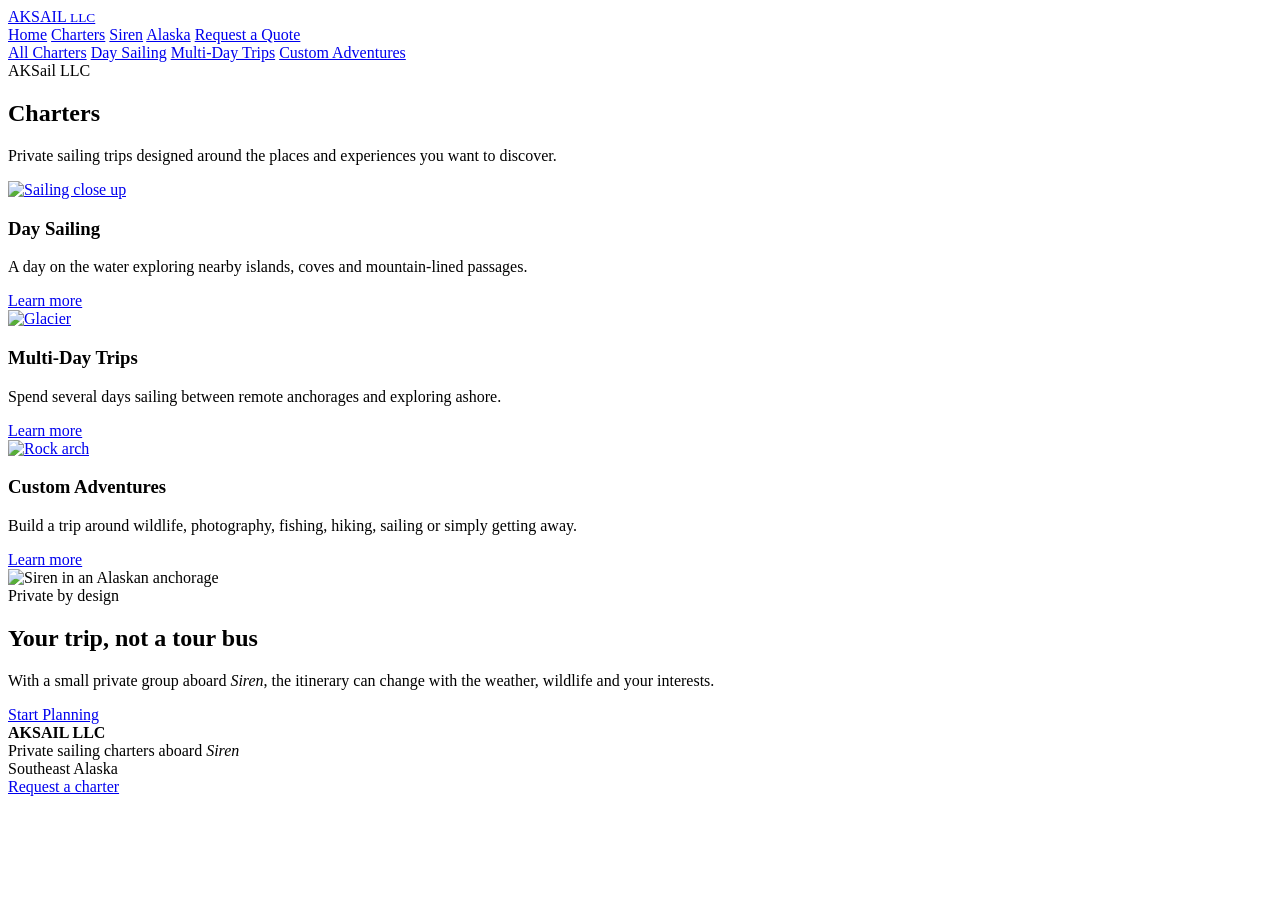
==== charters.html @ e6620ec3 "Add files via upload" ====
<!doctype html>
<html lang="en"><head>
<meta charset="utf-8"><meta name="viewport" content="width=device-width,initial-scale=1">
<title>Charters | AKSail LLC</title>
<link rel="stylesheet" href="css/style.css">
</head><body>
<header class="site-header">
  <div class="container nav">
    <a class="brand" href="index.html">AKSAIL <small>LLC</small></a>
    <nav class="menu">
      <a href="index.html">Home</a>
      <a href="charters.html">Charters</a>
      <a href="siren.html">Siren</a>
      <a href="alaska.html">Alaska</a>
      <a href="contact.html">Request a Quote</a>
    </nav>
  </div>
</header>
<nav class="charter-nav">
  <div class="container">
    <a href="charters.html" class="active">All Charters</a>
    <a href="day-sailing.html" class="">Day Sailing</a>
    <a href="multi-day.html" class="">Multi-Day Trips</a>
    <a href="custom-adventures.html" class="">Custom Adventures</a>
  </div>
</nav>


<section class="page-hero"><div class="container"><div class="kicker">AKSail LLC</div><h1>Charters</h1><p>Private sailing trips designed around the places and experiences you want to discover.</p></div></section>
<section class="section"><div class="container"><div class="grid3">
<article class="card"><a href="day-sailing.html"><img src="images/sailing-detail.jpg" alt="Sailing close up"></a><div class="card-body"><h3>Day Sailing</h3><p>A day on the water exploring nearby islands, coves and mountain-lined passages.</p><a href="day-sailing.html" class="text-link">Learn more</a></div></article>
<article class="card"><a href="multi-day.html"><img src="images/glacier.jpg" alt="Glacier"></a><div class="card-body"><h3>Multi-Day Trips</h3><p>Spend several days sailing between remote anchorages and exploring ashore.</p><a href="multi-day.html" class="text-link">Learn more</a></div></article>
<article class="card"><a href="custom-adventures.html"><img src="images/rock-arch-wide.jpg" alt="Rock arch"></a><div class="card-body"><h3>Custom Adventures</h3><p>Build a trip around wildlife, photography, fishing, hiking, sailing or simply getting away.</p><a href="custom-adventures.html" class="text-link">Learn more</a></div></article>
</div></div></section>
<section class="split"><div class="image"><img src="images/anchorage.jpg" alt="Siren in an Alaskan anchorage"></div><div class="copy"><div class="copy-inner"><div class="kicker">Private by design</div><h2>Your trip, not a tour bus</h2><p>With a small private group aboard <em>Siren</em>, the itinerary can change with the weather, wildlife and your interests.</p><a class="button" href="contact.html">Start Planning</a></div></div></section>

<footer>
  <div class="container footer-grid">
    <div><strong>AKSAIL LLC</strong><br>Private sailing charters aboard <em>Siren</em></div>
    <div>Southeast Alaska<br><a href="contact.html">Request a charter</a></div>
  </div>
</footer>
</body></html>
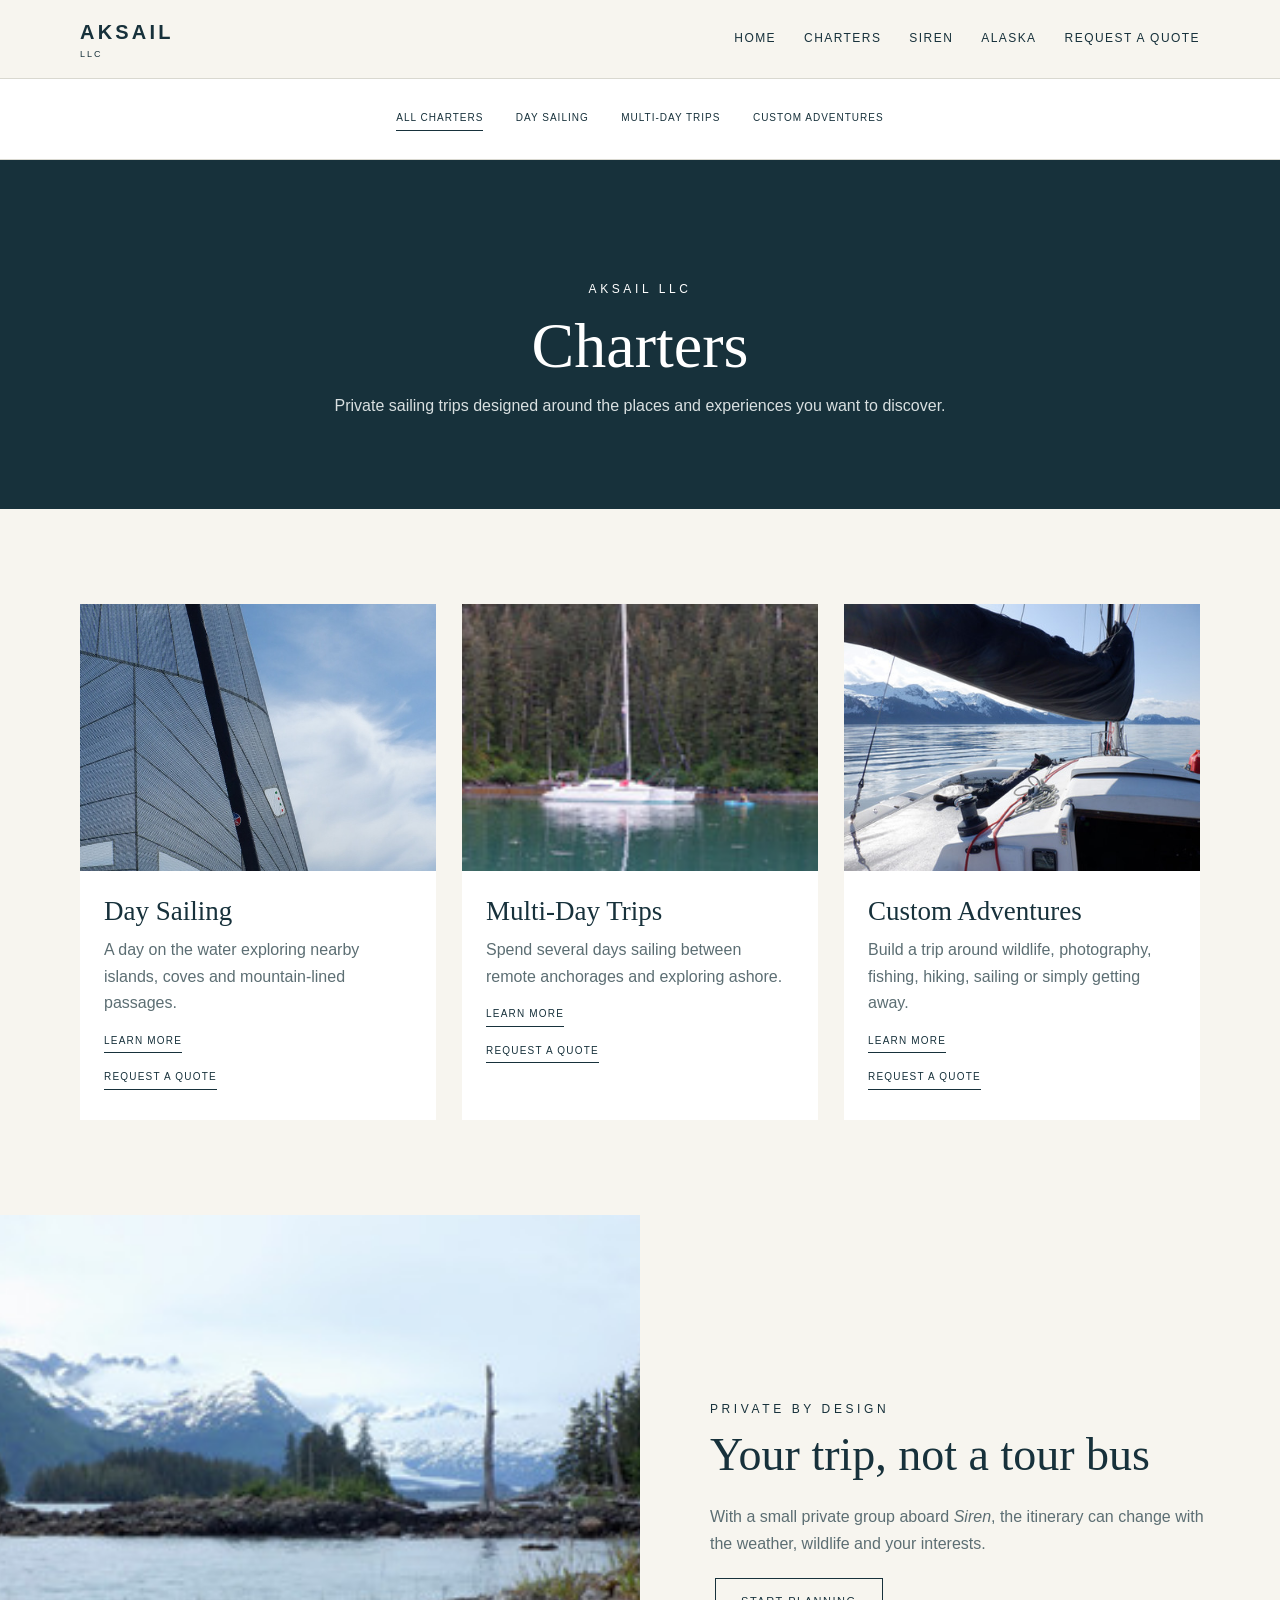
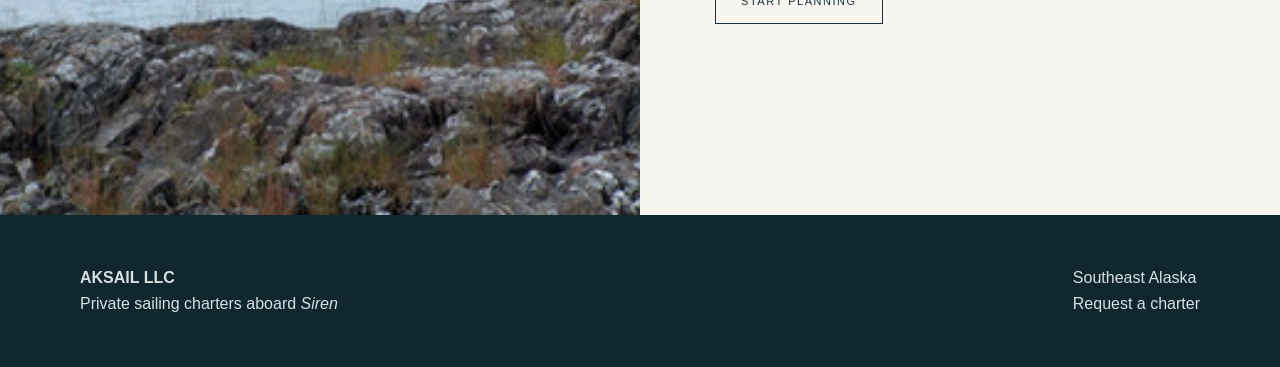
==== commit b0020a9a: "Enhance charters.html with quote request links Added 'Request a quote' links for each trip type." ====
--- a/charters.html
+++ b/charters.html
@@ -28,9 +28,9 @@
 
 <section class="page-hero"><div class="container"><div class="kicker">AKSail LLC</div><h1>Charters</h1><p>Private sailing trips designed around the places and experiences you want to discover.</p></div></section>
 <section class="section"><div class="container"><div class="grid3">
-<article class="card"><a href="day-sailing.html"><img src="images/sailing-detail.jpg" alt="Sailing close up"></a><div class="card-body"><h3>Day Sailing</h3><p>A day on the water exploring nearby islands, coves and mountain-lined passages.</p><a href="day-sailing.html" class="text-link">Learn more</a></div></article>
-<article class="card"><a href="multi-day.html"><img src="images/glacier.jpg" alt="Glacier"></a><div class="card-body"><h3>Multi-Day Trips</h3><p>Spend several days sailing between remote anchorages and exploring ashore.</p><a href="multi-day.html" class="text-link">Learn more</a></div></article>
-<article class="card"><a href="custom-adventures.html"><img src="images/rock-arch-wide.jpg" alt="Rock arch"></a><div class="card-body"><h3>Custom Adventures</h3><p>Build a trip around wildlife, photography, fishing, hiking, sailing or simply getting away.</p><a href="custom-adventures.html" class="text-link">Learn more</a></div></article>
+<article class="card"><a href="day-sailing.html"><img src="images/sailing-detail.jpg" alt="Sailing close up"></a><div class="card-body"><h3>Day Sailing</h3><p>A day on the water exploring nearby islands, coves and mountain-lined passages.</p><a href="day-sailing.html" class="text-link">Learn more</a><br><a href="contact.html?trip=Day%20Sailing" class="text-link">Request a quote</a></div></article>
+<article class="card"><a href="multi-day.html"><img src="images/glacier.jpg" alt="Glacier"></a><div class="card-body"><h3>Multi-Day Trips</h3><p>Spend several days sailing between remote anchorages and exploring ashore.</p><a href="multi-day.html" class="text-link">Learn more</a><br><a href="contact.html?trip=Multi-Day%20Trips" class="text-link">Request a quote</a></div></article>
+<article class="card"><a href="custom-adventures.html"><img src="images/rock-arch-wide.jpg" alt="Rock arch"></a><div class="card-body"><h3>Custom Adventures</h3><p>Build a trip around wildlife, photography, fishing, hiking, sailing or simply getting away.</p><a href="custom-adventures.html" class="text-link">Learn more</a><br><a href="contact.html?trip=Custom%20Adventures" class="text-link">Request a quote</a></div></article>
 </div></div></section>
 <section class="split"><div class="image"><img src="images/anchorage.jpg" alt="Siren in an Alaskan anchorage"></div><div class="copy"><div class="copy-inner"><div class="kicker">Private by design</div><h2>Your trip, not a tour bus</h2><p>With a small private group aboard <em>Siren</em>, the itinerary can change with the weather, wildlife and your interests.</p><a class="button" href="contact.html">Start Planning</a></div></div></section>
 
@@ -40,4 +40,4 @@
     <div>Southeast Alaska<br><a href="contact.html">Request a charter</a></div>
   </div>
 </footer>
-</body></html>+</body></html>
--- a/css/style.css
+++ b/css/style.css
@@ -0,0 +1,94 @@
+
+:root{
+  --ink:#17313b;
+  --muted:#5c6e73;
+  --paper:#f7f5ef;
+  --white:#fff;
+  --accent:#b27a48;
+  --line:#d9d8d0;
+}
+*{box-sizing:border-box}
+html{scroll-behavior:smooth}
+body{margin:0;background:var(--paper);color:var(--ink);font-family:Arial,Helvetica,sans-serif;line-height:1.65}
+img{display:block;width:100%;height:auto}
+a{color:inherit}
+.container{width:min(1120px,92%);margin:auto}
+.site-header{position:sticky;top:0;z-index:20;background:rgba(247,245,239,.97);border-bottom:1px solid var(--line)}
+.nav{min-height:78px;display:flex;align-items:center;justify-content:space-between;gap:30px}
+.brand{text-decoration:none;letter-spacing:.16em;font-size:20px;font-weight:700}
+.brand small{display:block;font-size:9px;letter-spacing:.22em;font-weight:400;margin-top:-2px}
+.menu{display:flex;gap:28px;align-items:center}
+.menu a{text-decoration:none;font-size:12px;letter-spacing:.12em;text-transform:uppercase}
+.menu a:hover{opacity:.6}
+.hero{position:relative;min-height:78vh;display:grid;place-items:center;overflow:hidden;background:#18343e}
+.hero img{position:absolute;inset:0;width:100%;height:100%;object-fit:cover}
+.hero:after{content:"";position:absolute;inset:0;background:linear-gradient(180deg,rgba(0,0,0,.12),rgba(0,0,0,.38))}
+.hero-content{position:relative;z-index:1;text-align:center;color:white;width:min(850px,90%);padding:120px 20px}
+.kicker{font-size:12px;letter-spacing:.3em;text-transform:uppercase}
+h1,h2,h3{font-family:Georgia,"Times New Roman",serif;font-weight:400;line-height:1.15}
+h1{font-size:clamp(48px,8vw,88px);margin:16px 0}
+.hero p{font-size:19px;max-width:680px;margin:0 auto 30px}
+.button{display:inline-block;padding:13px 25px;border:1px solid currentColor;text-decoration:none;text-transform:uppercase;letter-spacing:.14em;font-size:11px;margin:5px}
+.button.fill{background:white;color:var(--ink);border-color:white}
+.section{padding:95px 0}
+.section.white{background:white}
+.intro{text-align:center;max-width:820px}
+.intro h2{font-size:44px;margin:12px 0 20px}
+.intro p{color:var(--muted);font-size:17px}
+.grid3{display:grid;grid-template-columns:repeat(3,1fr);gap:26px}
+.card{background:white}
+.card img{aspect-ratio:4/3;object-fit:cover}
+.card-body{padding:25px 24px 30px}
+.card h3{font-size:27px;margin:0 0 10px}
+.card p{color:var(--muted);margin:0}
+.split{display:grid;grid-template-columns:1fr 1fr;min-height:600px}
+.split .image{min-height:520px}
+.split .image img{height:100%;object-fit:cover}
+.split .copy{display:flex;align-items:center;padding:70px}
+.copy-inner{max-width:520px}
+.copy h2{font-size:46px;margin:10px 0 22px}
+.copy p{color:var(--muted)}
+.feature-image{height:min(72vh,720px);object-fit:cover}
+.quote{background:var(--ink);color:white;text-align:center}
+.quote p{color:#d9e0e1;max-width:700px;margin:0 auto 28px}
+.quote .button{color:white}
+.gallery{display:grid;grid-template-columns:repeat(3,1fr);gap:6px}
+.gallery img{height:300px;object-fit:cover}
+.page-hero{padding:120px 0 90px;background:var(--ink);color:white;text-align:center}
+.page-hero h1{font-size:64px;margin:10px 0}
+.page-hero p{max-width:700px;margin:auto;color:#d9e0e1}
+.form{max-width:720px;margin:auto;background:white;padding:45px}
+label{display:block;font-size:12px;text-transform:uppercase;letter-spacing:.1em;margin:18px 0 7px}
+input,textarea,select{width:100%;padding:13px;border:1px solid #ccc;background:#fff;font:inherit}
+textarea{min-height:150px}
+footer{padding:50px 0;background:#10272f;color:#d9e0e1}
+.footer-grid{display:flex;justify-content:space-between;gap:30px}
+footer a{text-decoration:none}
+@media(max-width:760px){
+ .nav{min-height:68px}.menu{gap:12px}.menu a{font-size:9px}
+ .brand{font-size:16px}
+ .hero{min-height:70vh}
+ .grid3,.split{grid-template-columns:1fr}
+ .split .copy{padding:55px 8%}
+ .gallery{grid-template-columns:1fr 1fr}
+ .gallery img{height:220px}
+ .section{padding:65px 0}
+ .intro h2,.copy h2{font-size:38px}
+ .page-hero h1{font-size:48px}
+ .footer-grid{display:block}
+}
+
+.text-link{display:inline-block;margin-top:16px;text-decoration:none;text-transform:uppercase;letter-spacing:.12em;font-size:10px;border-bottom:1px solid currentColor;padding-bottom:3px}
+.card>a{display:block}
+.card>a img{transition:transform .35s ease}
+.card:hover>a img{transform:scale(1.02)}
+
+.charter-nav{text-align:center;padding:24px 0;border-bottom:1px solid var(--line);background:white}
+.charter-nav a{display:inline-block;margin:4px 14px;text-decoration:none;text-transform:uppercase;letter-spacing:.1em;font-size:10px}
+.charter-nav a.active{border-bottom:1px solid currentColor;padding-bottom:3px}
+
+/* Contact-form feedback and bot-trap field */
+#formStatus{margin:18px 0 0;color:var(--muted);min-height:1.6em}
+button.button{background:transparent;color:var(--ink);font-family:inherit;cursor:pointer}
+button.button:disabled{opacity:.55;cursor:wait}
+.hp-field{position:absolute;left:-10000px;top:auto;width:1px;height:1px;overflow:hidden}
